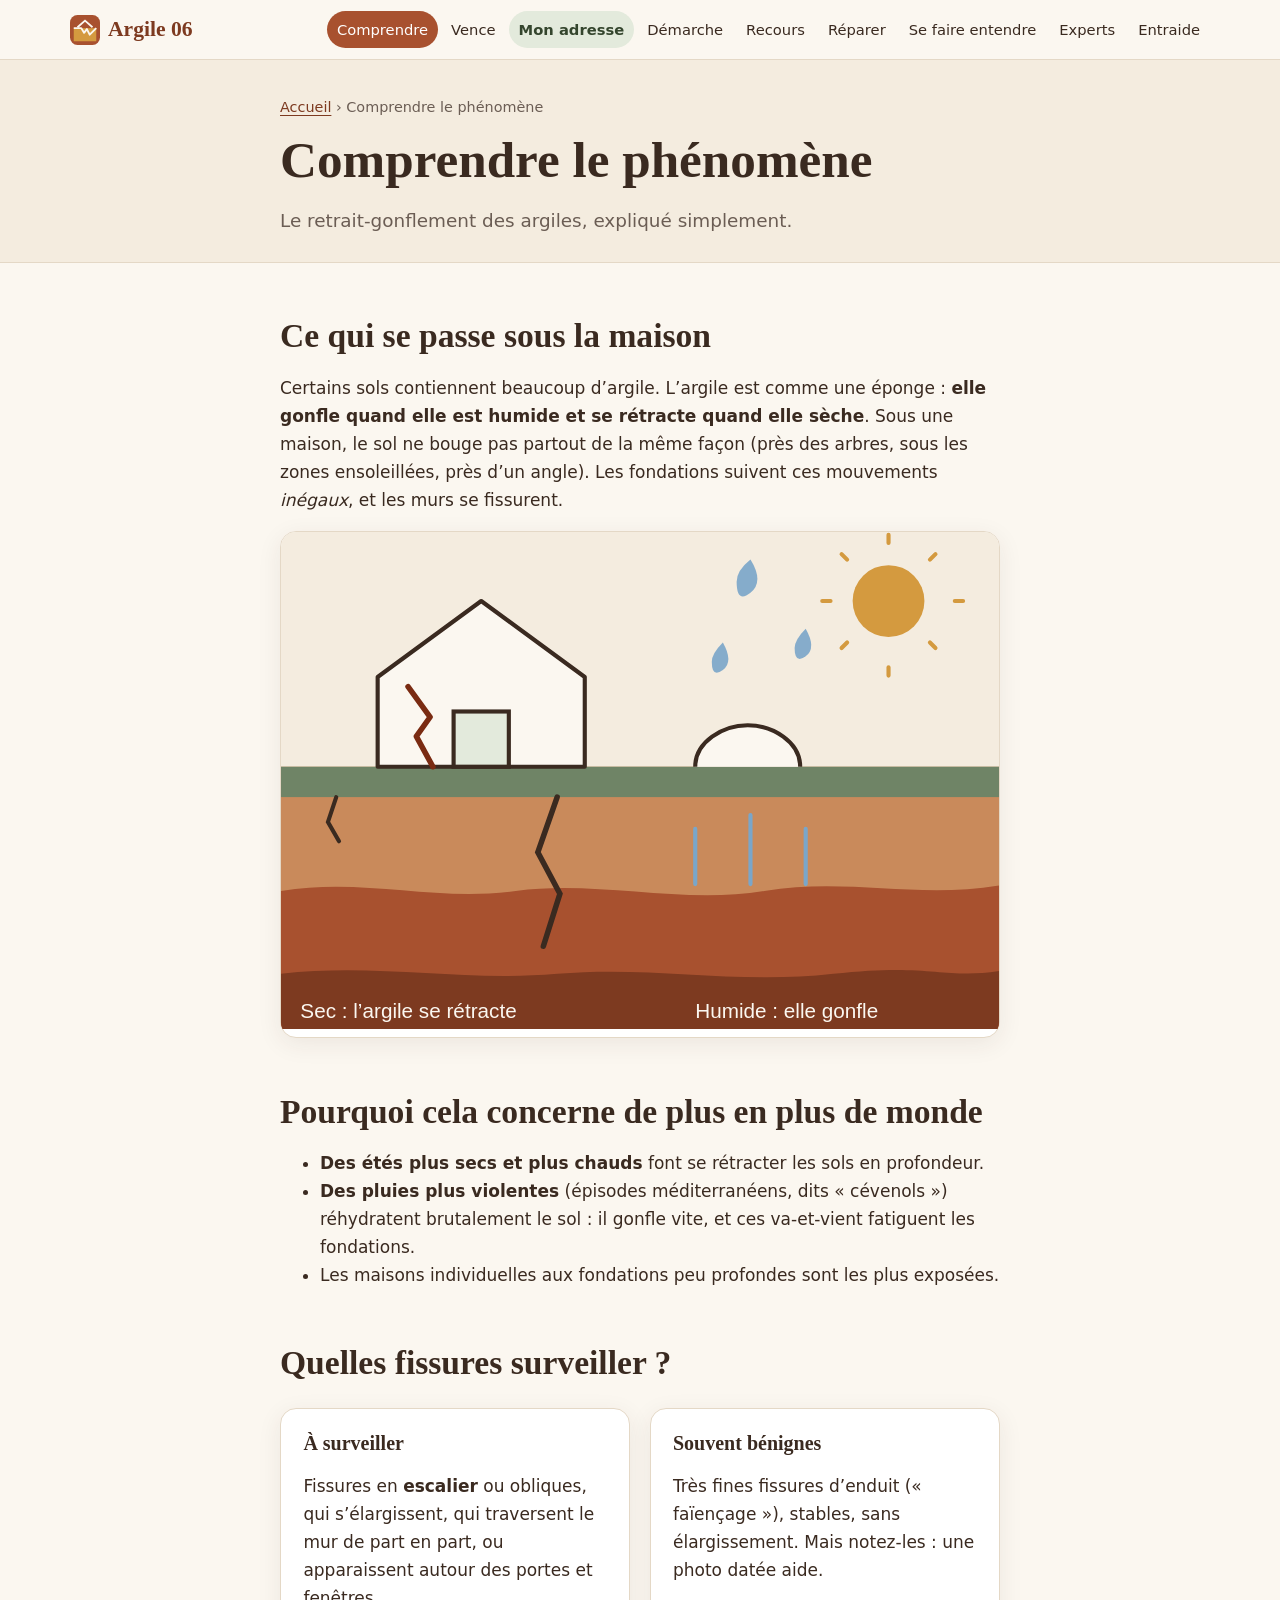
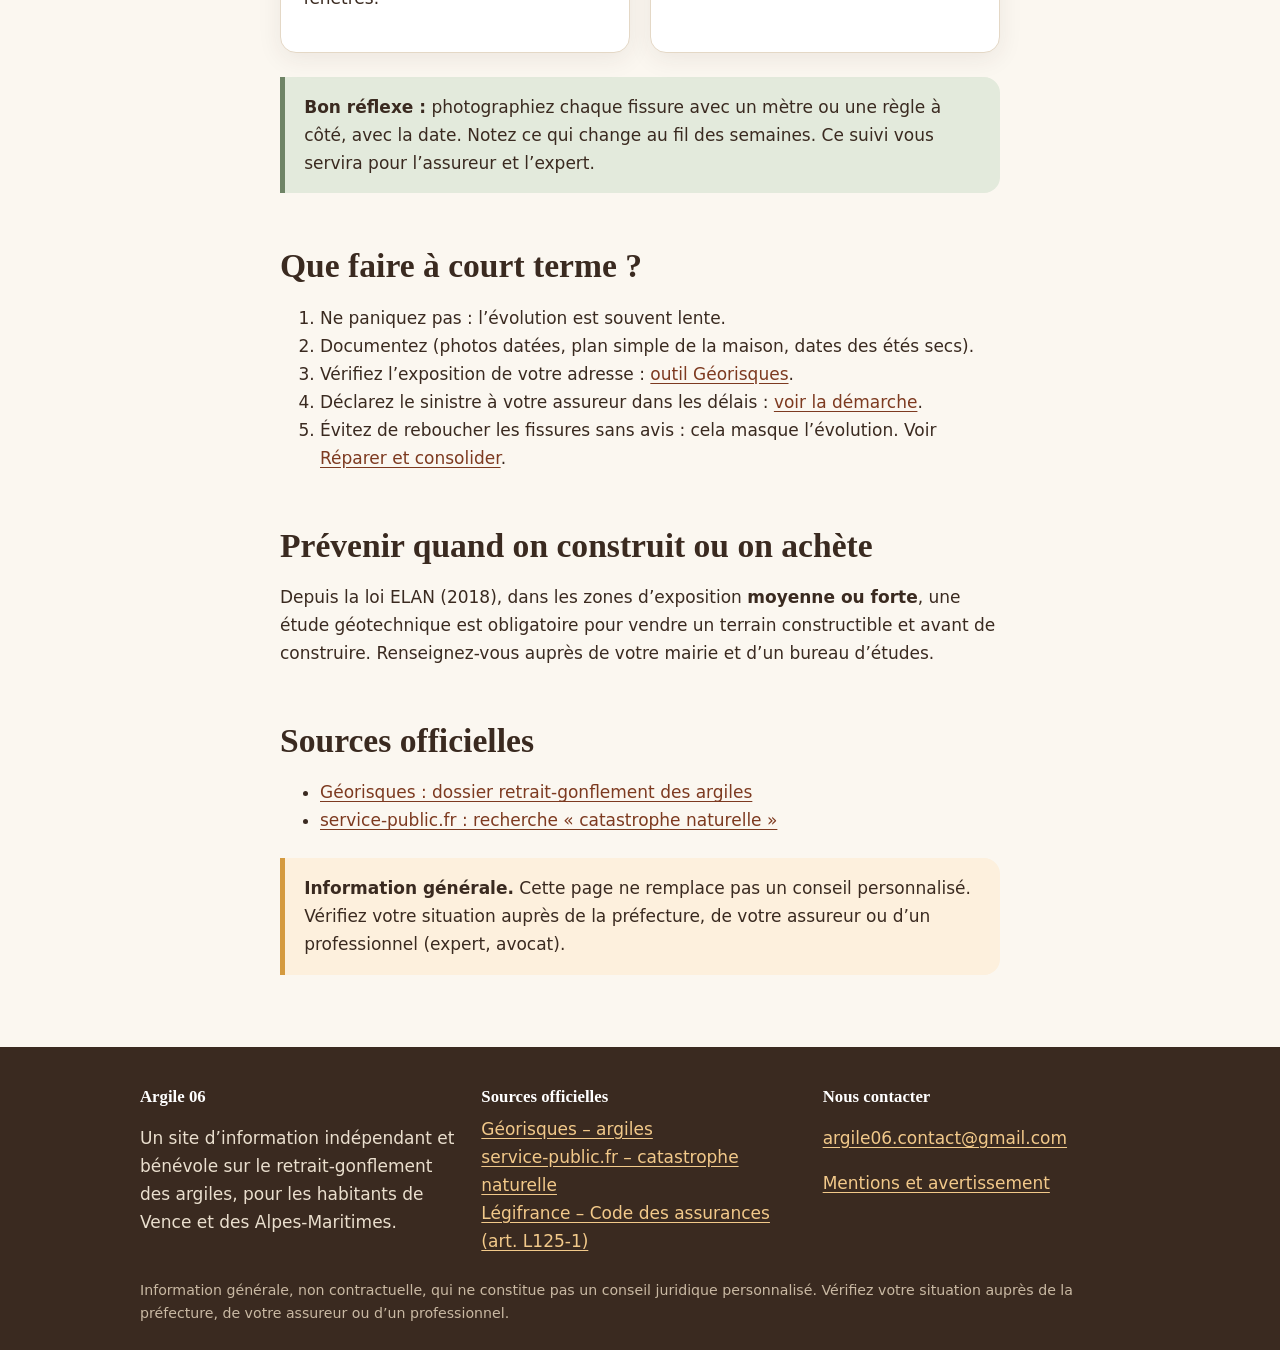
==== comprendre.html @ f942f199 "Menu, carte et autocomplétion, page Réparer, contact Co-Authored-By: Claude Sonnet 5.5 <noreply@anth" ====
<!doctype html>
<html lang="fr">
<head>
<meta charset="utf-8">
<meta name="viewport" content="width=device-width, initial-scale=1">
<title>Comprendre le phénomène · Argile 06</title>
<meta name="description" content="Comprendre pourquoi les sols argileux gonflent et se rétractent, et comment reconnaître les fissures liées à la sécheresse.">
<meta name="theme-color" content="#a8512f">
<link rel="stylesheet" href="css/style.css?v=6">
</head>
<body>
<a class="skip" href="#contenu">Aller au contenu</a>
<header class="site">
<div class="bar">
<a class="brand" href="index.html"><svg viewBox="0 0 32 32" aria-hidden="true"><rect width="32" height="32" rx="8" fill="#a8512f"/><path d="M4 14h24v14H4z" fill="#d49a3f"/><path d="M4 14l8 0 3 5 3-4 3 6 7-7" stroke="#fbf7f0" stroke-width="2" fill="none" stroke-linejoin="round"/><path d="M8 13l8-7 8 7" stroke="#fbf7f0" stroke-width="2" fill="none"/></svg><span>Argile 06</span></a>
<button class="menu-btn" aria-expanded="false" aria-controls="nav-main">Menu</button>
<nav class="main" id="nav-main" aria-label="Navigation principale"><ul>
<li><a href="comprendre.html" aria-current="page">Comprendre</a></li>
<li><a href="vence.html">Vence</a></li>
<li><a href="mon-adresse.html" class="cta">Mon adresse</a></li>
<li><a href="demarche.html">Démarche</a></li>
<li><a href="recours.html">Recours</a></li>
<li><a href="reparer.html">Réparer</a></li>
<li><a href="se-faire-entendre.html">Se faire entendre</a></li>
<li><a href="experts.html">Experts</a></li>
<li><a href="entraide.html">Entraide</a></li>
</ul></nav>
</div>
</header>
<main id="contenu">
<div class="pagehead"><div class="wrap narrow">
<div class="crumbs"><a href="index.html">Accueil</a> › Comprendre le phénomène</div>
<h1>Comprendre le phénomène</h1><p>Le retrait-gonflement des argiles, expliqué simplement.</p></div></div>
<div class="wrap narrow">

<h2>Ce qui se passe sous la maison</h2>
<p>Certains sols contiennent beaucoup d’argile. L’argile est comme une éponge : <strong>elle gonfle quand elle est humide et se rétracte quand elle sèche</strong>. Sous une maison, le sol ne bouge pas partout de la même façon (près des arbres, sous les zones ensoleillées, près d’un angle). Les fondations suivent ces mouvements <em>inégaux</em>, et les murs se fissurent.</p>
<div class="card" style="padding:0;overflow:hidden"><svg viewBox="0 0 520 360" role="img" aria-label="Schéma d’une maison sur un sol argileux : à gauche, sol sec et rétracté avec fissure ; à droite, sol humide qui gonfle.">
<rect width="520" height="360" fill="#f4ecdf"/>
<circle cx="440" cy="50" r="26" fill="#d49a3f"/>
<g stroke="#d49a3f" stroke-width="3" stroke-linecap="round"><path d="M440 8v-6M440 98v6M398 50h-6M488 50h6M410 20l-4-4M470 80l4 4M410 80l-4 4M470 20l4-4"/></g>
<rect x="0" y="170" width="520" height="190" fill="#c98a5b"/>
<rect x="0" y="170" width="520" height="22" fill="#6f8466"/>
<path d="M0 260c60-10 110 8 170 0s120 10 180 0 110 6 170-4v104H0z" fill="#a8512f"/>
<path d="M0 320c70-8 130 6 200 0s130 8 200 0 80 4 120-2v42H0z" fill="#7d3a20"/>
<g fill="#fbf7f0" stroke="#3a2a20" stroke-width="3" stroke-linejoin="round">
<path d="M70 170V105l75-55 75 55v65z"/></g>
<rect x="125" y="130" width="40" height="40" fill="#e3eadc" stroke="#3a2a20" stroke-width="3"/>
<path d="M92 112l16 22-10 14 12 22" stroke="#7a2b12" stroke-width="4" fill="none" stroke-linecap="round" stroke-linejoin="round"/>
<path d="M200 192l-14 40 16 30-12 38" stroke="#3a2a20" stroke-width="4" fill="none" stroke-linecap="round"/>
<path d="M40 192l-6 18 8 14" stroke="#3a2a20" stroke-width="3" fill="none" stroke-linecap="round"/>
<g fill="#7aa6c9" opacity=".9"><path d="M340 20q10 16 0 24t-10-8q0-8 10-16z"/><path d="M380 70q8 14 0 20t-8-6q0-6 8-14z"/><path d="M320 80q8 14 0 20t-8-6q0-6 8-14z"/></g>
<path d="M300 170c0-18 20-30 38-30s38 12 38 30" fill="#fbf7f0" stroke="#3a2a20" stroke-width="3"/>
<g stroke="#7aa6c9" stroke-width="3" stroke-linecap="round"><path d="M300 215v40M340 205v50M380 215v40"/></g>
<text x="14" y="352" font-size="15" fill="#fbf7f0" font-family="sans-serif">Sec : l’argile se rétracte</text>
<text x="300" y="352" font-size="15" fill="#fbf7f0" font-family="sans-serif">Humide : elle gonfle</text>
</svg></div>
<h2>Pourquoi cela concerne de plus en plus de monde</h2>
<ul>
<li><strong>Des étés plus secs et plus chauds</strong> font se rétracter les sols en profondeur.</li>
<li><strong>Des pluies plus violentes</strong> (épisodes méditerranéens, dits « cévenols ») réhydratent brutalement le sol : il gonfle vite, et ces va-et-vient fatiguent les fondations.</li>
<li>Les maisons individuelles aux fondations peu profondes sont les plus exposées.</li>
</ul>
<h2>Quelles fissures surveiller ?</h2>
<div class="cards">
<div class="card"><h3>À surveiller</h3><p>Fissures en <strong>escalier</strong> ou obliques, qui s’élargissent, qui traversent le mur de part en part, ou apparaissent autour des portes et fenêtres.</p></div>
<div class="card"><h3>Souvent bénignes</h3><p>Très fines fissures d’enduit (« faïençage »), stables, sans élargissement. Mais notez-les : une photo datée aide.</p></div>
</div>
<div class="note"><strong>Bon réflexe :</strong> photographiez chaque fissure avec un mètre ou une règle à côté, avec la date. Notez ce qui change au fil des semaines. Ce suivi vous servira pour l’assureur et l’expert.</div>
<h2>Que faire à court terme ?</h2>
<ol>
<li>Ne paniquez pas : l’évolution est souvent lente.</li>
<li>Documentez (photos datées, plan simple de la maison, dates des étés secs).</li>
<li>Vérifiez l’exposition de votre adresse : <a href="mon-adresse.html">outil Géorisques</a>.</li>
<li>Déclarez le sinistre à votre assureur dans les délais : <a href="demarche.html">voir la démarche</a>.</li>
<li>Évitez de reboucher les fissures sans avis : cela masque l’évolution. Voir <a href="reparer.html">Réparer et consolider</a>.</li>
</ol>
<h2>Prévenir quand on construit ou on achète</h2>
<p>Depuis la loi ELAN (2018), dans les zones d’exposition <strong>moyenne ou forte</strong>, une étude géotechnique est obligatoire pour vendre un terrain constructible et avant de construire. Renseignez-vous auprès de votre mairie et d’un bureau d’études.</p>
<h2>Sources officielles</h2>
<ul>
<li><a href="https://www.georisques.gouv.fr/risques/retrait-gonflement-des-argiles" rel="noopener">Géorisques : dossier retrait-gonflement des argiles</a></li>
<li><a href="https://www.service-public.fr/particuliers/recherche?keyword=catastrophe%20naturelle" rel="noopener">service-public.fr : recherche « catastrophe naturelle »</a></li>
</ul>
<div class="warn"><strong>Information générale.</strong> Cette page ne remplace pas un conseil personnalisé. Vérifiez votre situation auprès de la préfecture, de votre assureur ou d’un professionnel (expert, avocat).</div>

</div>
</main>
<footer class="site">
<div class="wrap">
<div class="cols">
<div><h2>Argile 06</h2><p>Un site d’information indépendant et bénévole sur le retrait-gonflement des argiles, pour les habitants de Vence et des Alpes-Maritimes.</p></div>
<div><h2>Sources officielles</h2><ul>
<li><a href="https://www.georisques.gouv.fr/risques/retrait-gonflement-des-argiles" rel="noopener">Géorisques – argiles</a></li>
<li><a href="https://www.service-public.fr/particuliers/recherche?keyword=catastrophe%20naturelle" rel="noopener">service-public.fr – catastrophe naturelle</a></li>
<li><a href="https://www.legifrance.gouv.fr/codes/texte_lc/LEGITEXT000006073984" rel="noopener">Légifrance – Code des assurances (art. L125-1)</a></li>
</ul></div>
<div><h2>Nous contacter</h2><p><a href="mailto:argile06.contact@gmail.com">argile06.contact@gmail.com</a></p><p><a href="entraide.html#mentions">Mentions et avertissement</a></p></div>
</div>
<small>Information générale, non contractuelle, qui ne constitue pas un conseil juridique personnalisé. Vérifiez votre situation auprès de la préfecture, de votre assureur ou d’un professionnel.</small>
</div>
</footer>
<script src="js/main.js?v=6"></script>
</body>
</html>
---- css/style.css ----
:root{
  --argile:#a8512f; --argile-fonce:#7d3a20; --ocre:#d49a3f; --sable:#f4ecdf; --creme:#fbf7f0;
  --sauge:#6f8466; --sauge-clair:#e3eadc; --brun:#3a2a20; --gris:#6b5d54; --trait:#e4d8c6;
  --rayon:16px; --ombre:0 6px 24px rgba(58,42,32,.08);
  --serif:"Iowan Old Style","Palatino Linotype",Palatino,Georgia,serif;
  --sans:system-ui,-apple-system,"Segoe UI",Roboto,sans-serif;
}
*{box-sizing:border-box}
html{scroll-behavior:smooth}
body{margin:0;font-family:var(--sans);font-size:1.0625rem;line-height:1.65;color:var(--brun);background:var(--creme)}
h1,h2,h3{font-family:var(--serif);line-height:1.2;color:var(--brun)}
h1{font-size:clamp(2rem,5vw,3.2rem);margin:0 0 .5em}
h2{font-size:clamp(1.5rem,3.2vw,2.1rem);margin:1.6em 0 .5em}
h3{font-size:1.25rem;margin:1.2em 0 .3em}
a{color:var(--argile-fonce);text-underline-offset:3px}
a:hover{color:var(--argile)}
:focus-visible{outline:3px solid var(--ocre);outline-offset:2px;border-radius:4px}
.skip{position:absolute;left:-999px;top:0;background:var(--brun);color:#fff;padding:.6rem 1rem;z-index:100}
.skip:focus{left:0}
.wrap{max-width:1040px;margin:0 auto;padding:0 1.25rem}
.narrow{max-width:760px}

/* en-tête */
header.site{background:var(--creme);border-bottom:1px solid var(--trait);position:sticky;top:0;z-index:50}
.bar{display:flex;align-items:center;justify-content:space-between;gap:1rem;padding:.7rem 1.25rem;max-width:1180px;margin:0 auto}
.brand{white-space:nowrap;font-family:var(--serif);font-weight:700;font-size:1.35rem;color:var(--argile-fonce);text-decoration:none;display:flex;align-items:center;gap:.5rem}
.brand svg{width:30px;height:30px}
nav.main ul{list-style:none;margin:0;padding:0;display:flex;gap:.2rem;flex-wrap:wrap}
nav.main a{display:block;padding:.4rem .62rem;border-radius:999px;text-decoration:none;color:var(--brun);font-size:.92rem;white-space:nowrap}
nav.main a.cta{background:var(--sauge-clair);color:#34452d;font-weight:600}
nav.main a.cta:hover{background:var(--sauge);color:#fff}
nav.main a:hover{background:var(--sable)}
nav.main a[aria-current="page"]{background:var(--argile);color:#fff}
.menu-btn{display:none;background:var(--sable);border:1px solid var(--trait);border-radius:10px;padding:.5rem .8rem;font:inherit;color:var(--brun);cursor:pointer}
@media(max-width:1060px){
  .menu-btn{display:block}
  nav.main{display:none;width:100%;order:3}
  nav.main.open{display:block}
  .bar{flex-wrap:wrap}
  nav.main ul{flex-direction:column;padding:.4rem 0 .8rem}
}

/* héros */
.hero{background:linear-gradient(180deg,var(--sable),var(--creme));padding:3rem 0 1rem}
.hero .grid{display:grid;grid-template-columns:1.1fr .9fr;gap:2rem;align-items:center}
@media(max-width:800px){.hero .grid{grid-template-columns:1fr}}
.kicker{display:inline-block;background:var(--sauge-clair);color:#34452d;border-radius:999px;padding:.25rem .8rem;font-size:.85rem;font-weight:600;margin-bottom:1rem}
.lead{font-size:1.2rem;color:var(--gris)}
.btns{display:flex;gap:.8rem;flex-wrap:wrap;margin-top:1.4rem}
.btn{display:inline-block;background:var(--argile);color:#fff;text-decoration:none;padding:.8rem 1.3rem;border-radius:999px;font-weight:600;border:2px solid var(--argile);cursor:pointer;font:inherit;font-weight:600}
.btn:hover{background:var(--argile-fonce);border-color:var(--argile-fonce);color:#fff}
.btn.sec{background:transparent;color:var(--argile-fonce)}
.btn.sec:hover{background:var(--sable);color:var(--argile-fonce)}

/* cartes */
.cards{display:grid;grid-template-columns:repeat(auto-fit,minmax(250px,1fr));gap:1.2rem;margin:1.5rem 0}
.card{background:#fff;border:1px solid var(--trait);border-radius:var(--rayon);padding:1.4rem;box-shadow:var(--ombre)}
.card h3{margin-top:0}
.card a.more{font-weight:600}
.card .ico{width:44px;height:44px;border-radius:12px;background:var(--sable);display:grid;place-items:center;margin-bottom:.6rem;font-size:1.4rem}
.note{background:var(--sauge-clair);border-left:5px solid var(--sauge);border-radius:0 var(--rayon) var(--rayon) 0;padding:1rem 1.2rem;margin:1.5rem 0}
.warn{background:#fdf0dd;border-left:5px solid var(--ocre);border-radius:0 var(--rayon) var(--rayon) 0;padding:1rem 1.2rem;margin:1.5rem 0}
.verify{display:inline-block;background:#fdf0dd;border:1px solid var(--ocre);color:#6a4410;border-radius:6px;padding:0 .4rem;font-size:.8rem;font-weight:700;vertical-align:middle}
.band{background:var(--sable);padding:2.5rem 0;margin-top:2.5rem}

/* page */
main{padding-bottom:3rem}
.pagehead{background:var(--sable);padding:2.2rem 0 1.6rem;border-bottom:1px solid var(--trait)}
.pagehead h1{margin-bottom:.3em}
.pagehead p{margin:0;color:var(--gris);font-size:1.15rem}
.crumbs{font-size:.9rem;color:var(--gris);margin-bottom:.6rem}

/* frise */
ol.steps{list-style:none;margin:2rem 0;padding:0;counter-reset:s;position:relative}
ol.steps li{counter-increment:s;position:relative;padding:0 0 1.8rem 4rem}
ol.steps li:before{content:counter(s);position:absolute;left:0;top:0;width:2.8rem;height:2.8rem;border-radius:50%;background:var(--argile);color:#fff;display:grid;place-items:center;font-family:var(--serif);font-weight:700;font-size:1.2rem}
ol.steps li:after{content:"";position:absolute;left:1.35rem;top:2.9rem;bottom:.1rem;width:2px;background:var(--trait)}
ol.steps li:last-child:after{display:none}
ol.steps h3{margin:.1rem 0 .2rem}
.delai{display:inline-block;background:var(--sauge-clair);color:#34452d;border-radius:999px;padding:.1rem .7rem;font-size:.85rem;font-weight:700;margin:.2rem 0}

/* tables et listes */
table{width:100%;border-collapse:collapse;background:#fff;border-radius:var(--rayon);overflow:hidden;border:1px solid var(--trait)}
th,td{text-align:left;padding:.65rem .9rem;border-bottom:1px solid var(--trait);font-size:.98rem}
th{background:var(--sable);font-family:var(--serif)}
.tablewrap{overflow-x:auto}
details{background:#fff;border:1px solid var(--trait);border-radius:12px;padding:.2rem 1rem;margin:.7rem 0}
summary{cursor:pointer;font-weight:600;padding:.7rem 0}
details[open] summary{color:var(--argile-fonce)}

/* outil adresse */
.tool{background:#fff;border:1px solid var(--trait);border-radius:var(--rayon);padding:1.5rem;box-shadow:var(--ombre)}
.tool label{display:block;font-weight:600;margin-bottom:.4rem}
.tool .row{display:flex;gap:.6rem;flex-wrap:wrap}
.tool input[type=text]{flex:1 1 260px;font:inherit;padding:.75rem 1rem;border:2px solid var(--trait);border-radius:12px;background:var(--creme)}
.tool input[type=text]:focus{border-color:var(--ocre);outline:none}
.result{margin-top:1.2rem}
.badge{display:inline-block;padding:.5rem 1.1rem;border-radius:999px;font-weight:700;font-size:1.1rem}
.badge.faible{background:#e3eadc;color:#2c4a24}
.badge.moyenne{background:#fbe6bd;color:#6a4410}
.badge.forte{background:#f4cfc2;color:#7a2b12}
.badge.nul{background:#eee;color:#444}
.picker{list-style:none;padding:0;margin:.6rem 0}
.picker button{display:block;width:100%;text-align:left;background:var(--creme);border:1px solid var(--trait);border-radius:10px;padding:.6rem .9rem;margin:.3rem 0;font:inherit;cursor:pointer}
.picker button:hover{background:var(--sable)}

/* pied */
footer.site{background:var(--brun);color:#eadfce;padding:2.5rem 0 1.5rem}
footer.site a{color:#f2c98a}
footer.site .cols{display:grid;grid-template-columns:repeat(auto-fit,minmax(220px,1fr));gap:1.5rem}
footer.site h2{font-size:1.05rem;color:#fff;margin:0 0 .5rem}
footer.site ul{list-style:none;margin:0;padding:0}
footer.site small{display:block;margin-top:1.5rem;color:#c9b9a3}

.quote{background:#fff;border:1px solid var(--trait);border-left:5px solid var(--ocre);border-radius:12px;padding:1rem 1.2rem;margin:1rem 0;font-family:var(--serif);font-size:1.1rem}
.quote cite{display:block;margin-top:.5rem;font-family:var(--sans);font-size:.9rem;color:var(--gris);font-style:normal}
.tag{display:inline-block;background:var(--sable);border-radius:6px;padding:0 .5rem;font-size:.8rem;margin-right:.3rem}
@media(prefers-reduced-motion:reduce){html{scroll-behavior:auto}}

/* autocomplétion et carte */
.field{position:relative;flex:1 1 260px}
.field input[type=text]{width:100%}
.suggestions{list-style:none;margin:4px 0 0;padding:.3rem;position:absolute;left:0;right:0;z-index:600;background:#fff;border:1px solid var(--trait);border-radius:12px;box-shadow:var(--ombre)}
.suggestions li{padding:.55rem .8rem;border-radius:8px;cursor:pointer}
.suggestions li:hover,.suggestions li[aria-selected="true"]{background:var(--sable)}
#carte{height:420px;border-radius:var(--rayon);border:1px solid var(--trait);margin-top:1.2rem;z-index:0}
.legende{display:flex;gap:1rem;flex-wrap:wrap;align-items:center;font-size:.9rem;margin:.6rem 0}
.legende i{display:inline-block;width:1rem;height:1rem;border-radius:4px;vertical-align:-2px;margin-right:.3rem;border:1px solid rgba(0,0,0,.2)}

.leaflet-popup-content .badge{font-size:.95rem;padding:.25rem .8rem;margin-top:.4rem}
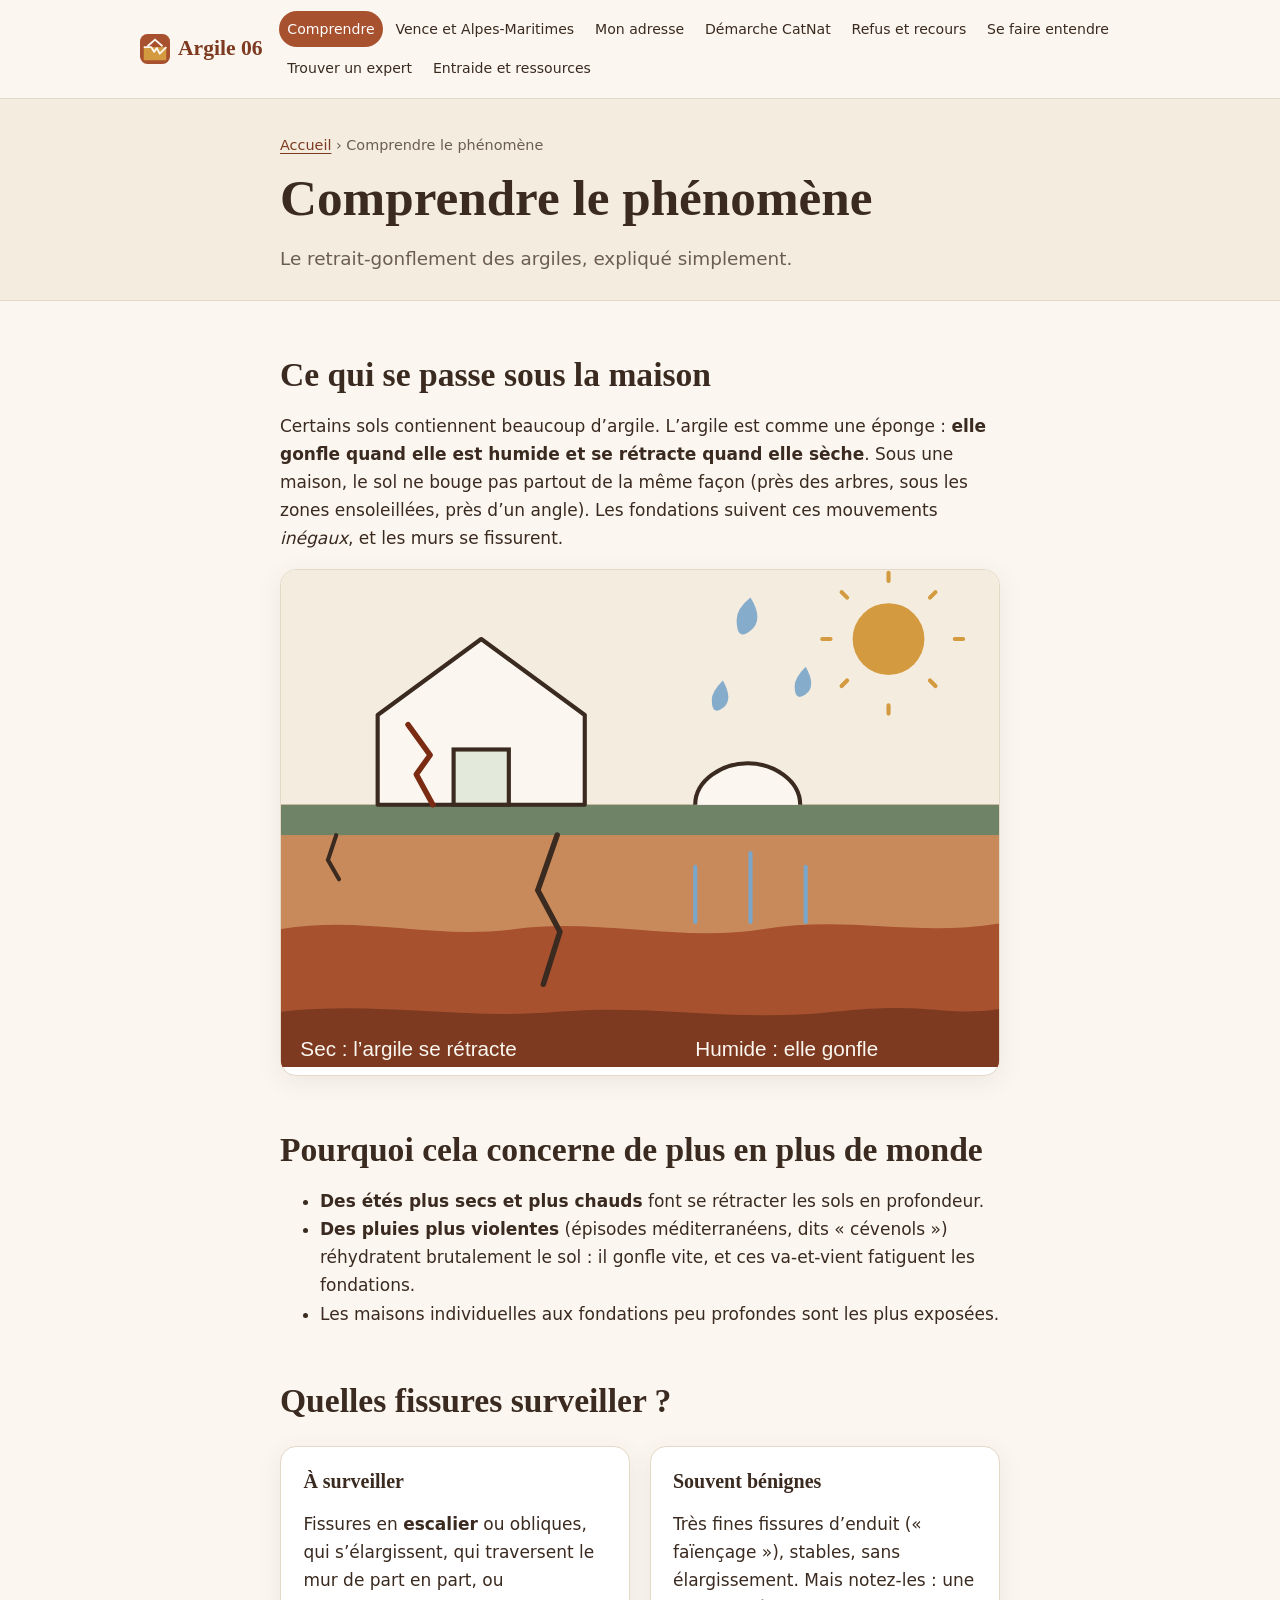
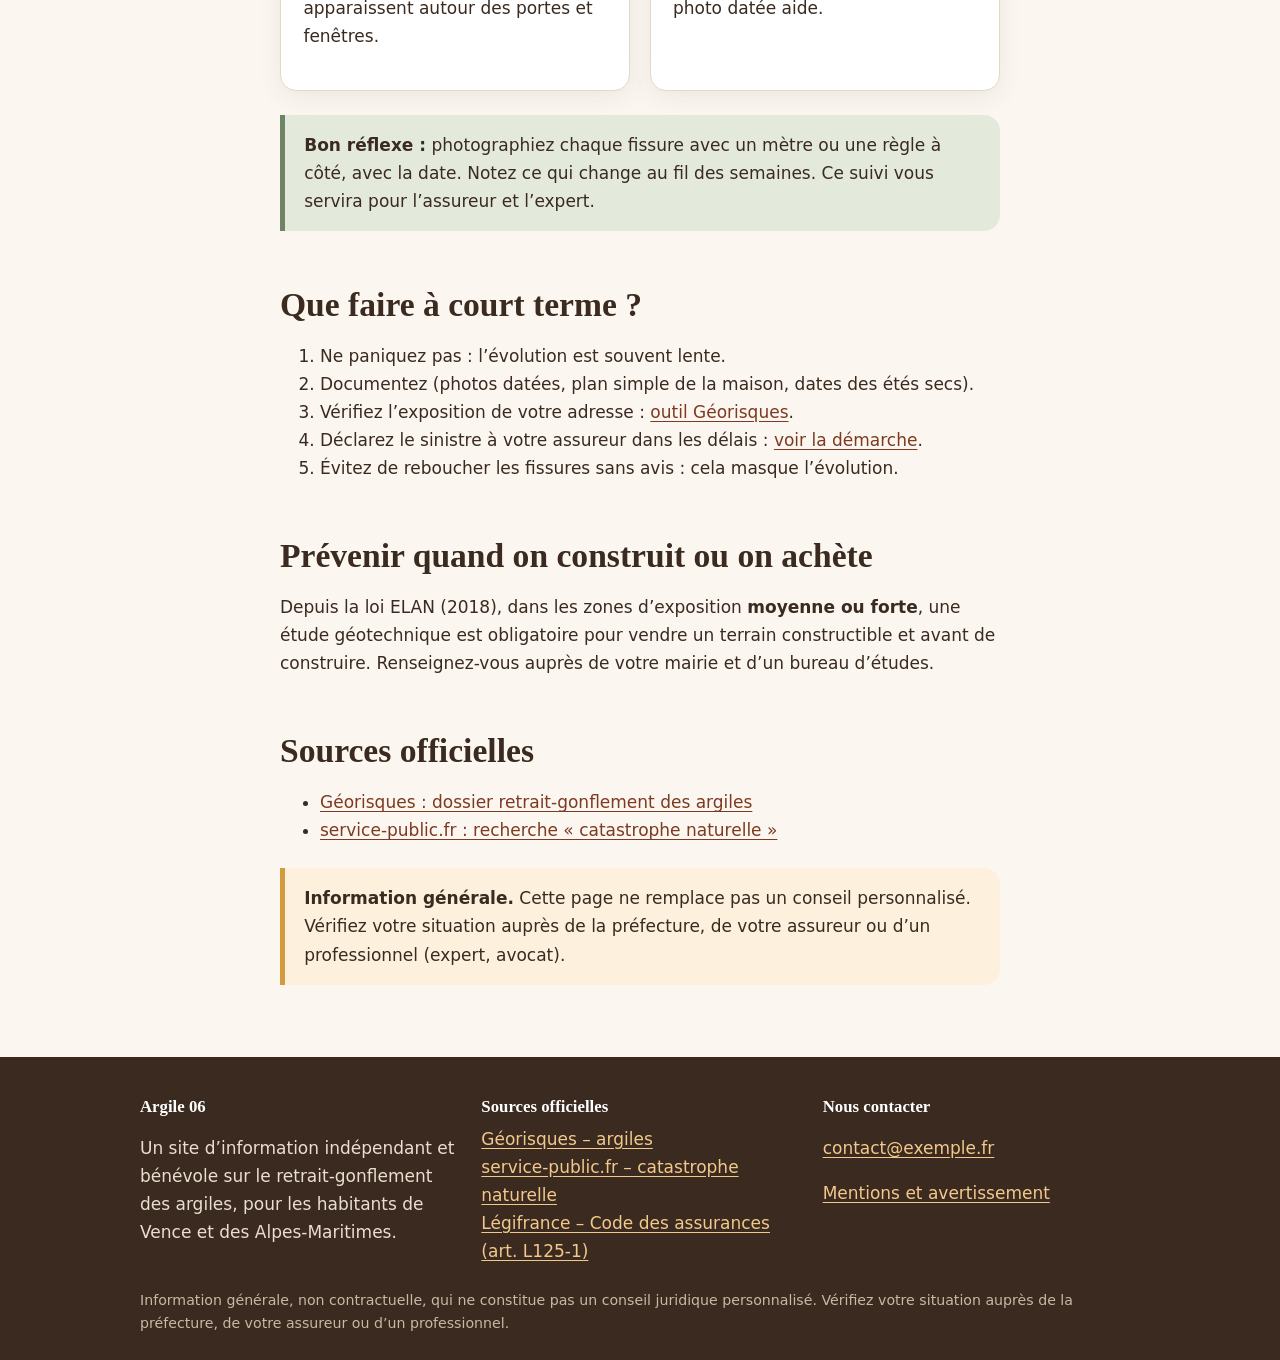
==== commit c325d428: "Première version d'Argile 06 Co-Authored-By: Claude Sonnet 5.5 <noreply@anthropic.com>" ====
--- a/comprendre.html
+++ b/comprendre.html
@@ -6,7 +6,7 @@
 <title>Comprendre le phénomène · Argile 06</title>
 <meta name="description" content="Comprendre pourquoi les sols argileux gonflent et se rétractent, et comment reconnaître les fissures liées à la sécheresse.">
 <meta name="theme-color" content="#a8512f">
-<link rel="stylesheet" href="css/style.css?v=6">
+<link rel="stylesheet" href="css/style.css">
 </head>
 <body>
 <a class="skip" href="#contenu">Aller au contenu</a>
@@ -16,14 +16,13 @@
 <button class="menu-btn" aria-expanded="false" aria-controls="nav-main">Menu</button>
 <nav class="main" id="nav-main" aria-label="Navigation principale"><ul>
 <li><a href="comprendre.html" aria-current="page">Comprendre</a></li>
-<li><a href="vence.html">Vence</a></li>
-<li><a href="mon-adresse.html" class="cta">Mon adresse</a></li>
-<li><a href="demarche.html">Démarche</a></li>
-<li><a href="recours.html">Recours</a></li>
-<li><a href="reparer.html">Réparer</a></li>
+<li><a href="vence.html">Vence et Alpes-Maritimes</a></li>
+<li><a href="mon-adresse.html">Mon adresse</a></li>
+<li><a href="demarche.html">Démarche CatNat</a></li>
+<li><a href="recours.html">Refus et recours</a></li>
 <li><a href="se-faire-entendre.html">Se faire entendre</a></li>
-<li><a href="experts.html">Experts</a></li>
-<li><a href="entraide.html">Entraide</a></li>
+<li><a href="experts.html">Trouver un expert</a></li>
+<li><a href="entraide.html">Entraide et ressources</a></li>
 </ul></nav>
 </div>
 </header>
@@ -73,7 +72,7 @@
 <li>Documentez (photos datées, plan simple de la maison, dates des étés secs).</li>
 <li>Vérifiez l’exposition de votre adresse : <a href="mon-adresse.html">outil Géorisques</a>.</li>
 <li>Déclarez le sinistre à votre assureur dans les délais : <a href="demarche.html">voir la démarche</a>.</li>
-<li>Évitez de reboucher les fissures sans avis : cela masque l’évolution. Voir <a href="reparer.html">Réparer et consolider</a>.</li>
+<li>Évitez de reboucher les fissures sans avis : cela masque l’évolution.</li>
 </ol>
 <h2>Prévenir quand on construit ou on achète</h2>
 <p>Depuis la loi ELAN (2018), dans les zones d’exposition <strong>moyenne ou forte</strong>, une étude géotechnique est obligatoire pour vendre un terrain constructible et avant de construire. Renseignez-vous auprès de votre mairie et d’un bureau d’études.</p>
@@ -95,11 +94,11 @@
 <li><a href="https://www.service-public.fr/particuliers/recherche?keyword=catastrophe%20naturelle" rel="noopener">service-public.fr – catastrophe naturelle</a></li>
 <li><a href="https://www.legifrance.gouv.fr/codes/texte_lc/LEGITEXT000006073984" rel="noopener">Légifrance – Code des assurances (art. L125-1)</a></li>
 </ul></div>
-<div><h2>Nous contacter</h2><p><a href="mailto:argile06.contact@gmail.com">argile06.contact@gmail.com</a></p><p><a href="entraide.html#mentions">Mentions et avertissement</a></p></div>
+<div><h2>Nous contacter</h2><p><a href="mailto:contact@exemple.fr">contact@exemple.fr</a></p><p><a href="entraide.html#mentions">Mentions et avertissement</a></p></div>
 </div>
 <small>Information générale, non contractuelle, qui ne constitue pas un conseil juridique personnalisé. Vérifiez votre situation auprès de la préfecture, de votre assureur ou d’un professionnel.</small>
 </div>
 </footer>
-<script src="js/main.js?v=6"></script>
+<script src="js/main.js"></script>
 </body>
 </html>
--- a/css/style.css
+++ b/css/style.css
@@ -22,17 +22,15 @@
 
 /* en-tête */
 header.site{background:var(--creme);border-bottom:1px solid var(--trait);position:sticky;top:0;z-index:50}
-.bar{display:flex;align-items:center;justify-content:space-between;gap:1rem;padding:.7rem 1.25rem;max-width:1180px;margin:0 auto}
+.bar{display:flex;align-items:center;justify-content:space-between;gap:1rem;padding:.7rem 1.25rem;max-width:1040px;margin:0 auto}
 .brand{white-space:nowrap;font-family:var(--serif);font-weight:700;font-size:1.35rem;color:var(--argile-fonce);text-decoration:none;display:flex;align-items:center;gap:.5rem}
 .brand svg{width:30px;height:30px}
 nav.main ul{list-style:none;margin:0;padding:0;display:flex;gap:.2rem;flex-wrap:wrap}
-nav.main a{display:block;padding:.4rem .62rem;border-radius:999px;text-decoration:none;color:var(--brun);font-size:.92rem;white-space:nowrap}
-nav.main a.cta{background:var(--sauge-clair);color:#34452d;font-weight:600}
-nav.main a.cta:hover{background:var(--sauge);color:#fff}
+nav.main a{display:block;padding:.4rem .55rem;border-radius:999px;text-decoration:none;color:var(--brun);font-size:.88rem;white-space:nowrap}
 nav.main a:hover{background:var(--sable)}
 nav.main a[aria-current="page"]{background:var(--argile);color:#fff}
 .menu-btn{display:none;background:var(--sable);border:1px solid var(--trait);border-radius:10px;padding:.5rem .8rem;font:inherit;color:var(--brun);cursor:pointer}
-@media(max-width:1060px){
+@media(max-width:1000px){
   .menu-btn{display:block}
   nav.main{display:none;width:100%;order:3}
   nav.main.open{display:block}
@@ -116,15 +114,3 @@
 .quote cite{display:block;margin-top:.5rem;font-family:var(--sans);font-size:.9rem;color:var(--gris);font-style:normal}
 .tag{display:inline-block;background:var(--sable);border-radius:6px;padding:0 .5rem;font-size:.8rem;margin-right:.3rem}
 @media(prefers-reduced-motion:reduce){html{scroll-behavior:auto}}
-
-/* autocomplétion et carte */
-.field{position:relative;flex:1 1 260px}
-.field input[type=text]{width:100%}
-.suggestions{list-style:none;margin:4px 0 0;padding:.3rem;position:absolute;left:0;right:0;z-index:600;background:#fff;border:1px solid var(--trait);border-radius:12px;box-shadow:var(--ombre)}
-.suggestions li{padding:.55rem .8rem;border-radius:8px;cursor:pointer}
-.suggestions li:hover,.suggestions li[aria-selected="true"]{background:var(--sable)}
-#carte{height:420px;border-radius:var(--rayon);border:1px solid var(--trait);margin-top:1.2rem;z-index:0}
-.legende{display:flex;gap:1rem;flex-wrap:wrap;align-items:center;font-size:.9rem;margin:.6rem 0}
-.legende i{display:inline-block;width:1rem;height:1rem;border-radius:4px;vertical-align:-2px;margin-right:.3rem;border:1px solid rgba(0,0,0,.2)}
-
-.leaflet-popup-content .badge{font-size:.95rem;padding:.25rem .8rem;margin-top:.4rem}
